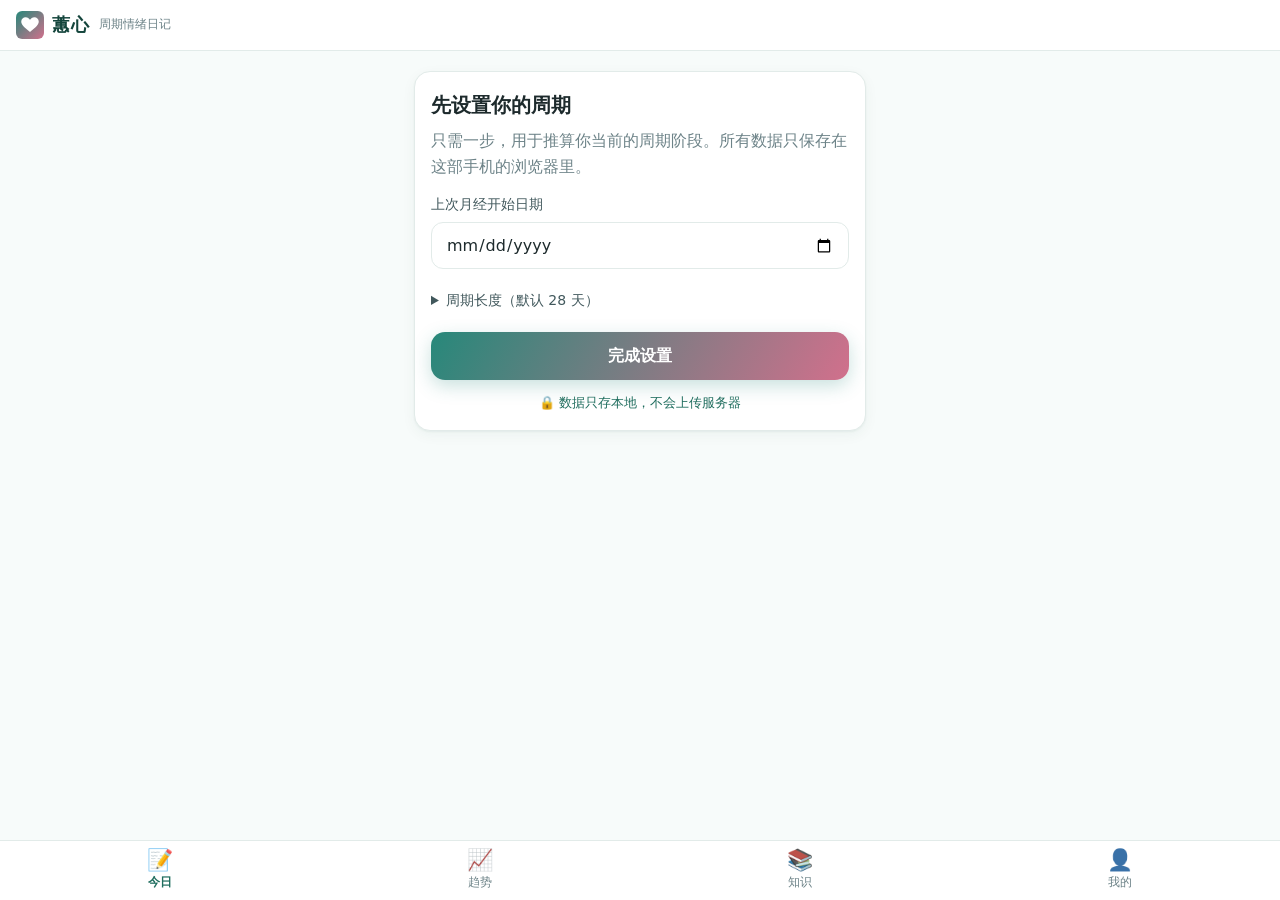
==== mvp/index.html @ a78c8bf4 "feat: add mobile-first PWA MVP (cycle mood diary) under mvp/" ====
<!DOCTYPE html>
<html lang="zh-CN">
<head>
<meta charset="UTF-8">
<meta name="viewport" content="width=device-width, initial-scale=1, viewport-fit=cover">
<meta name="theme-color" content="#27887a">
<meta name="apple-mobile-web-app-capable" content="yes">
<meta name="mobile-web-app-capable" content="yes">
<meta name="apple-mobile-web-app-status-bar-style" content="default">
<meta name="apple-mobile-web-app-title" content="蕙心">
<title>蕙心 · 周期情绪日记</title>
<link rel="manifest" href="manifest.webmanifest">
<link rel="icon" href="icons/icon.svg" type="image/svg+xml">
<link rel="apple-touch-icon" href="icons/apple-touch-icon-180.png">
<link rel="stylesheet" href="css/style.css">
</head>
<body>

<header class="app-header">
  <div class="brand">
    <img src="icons/icon.svg" alt="" class="brand-mark" width="28" height="28">
    <b>蕙心</b>
    <span class="brand-sub">周期情绪日记</span>
  </div>
</header>

<main class="views">

  <!-- ============ 今日 ============ -->
  <section class="view" id="view-today" data-view="today">

    <!-- 首次设置 -->
    <div class="card" id="onboard" hidden>
      <h2>先设置你的周期</h2>
      <p class="muted">只需一步，用于推算你当前的周期阶段。所有数据只保存在这部手机的浏览器里。</p>
      <label class="field">
        <span>上次月经开始日期</span>
        <input type="date" id="onboardDate" inputmode="none">
      </label>
      <details class="adv">
        <summary>周期长度（默认 28 天）</summary>
        <input type="number" id="onboardLen" value="28" min="21" max="40" inputmode="numeric">
      </details>
      <button class="btn-primary submit-bar-btn" id="onboardSave">完成设置</button>
      <p class="privacy-note">🔒 数据只存本地，不会上传服务器</p>
    </div>

    <!-- 今日打卡 -->
    <div id="checkin">
      <div class="cycle-card">
        <div class="cycle-line">
          <span id="todayDate"></span>
          <span class="cycle-day" id="cycleDay"></span>
        </div>
        <div class="cycle-stage" id="cycleStage"></div>
        <div class="cycle-next" id="cycleNext"></div>
      </div>

      <form id="checkinForm">
        <div class="card">
          <h3>今天情绪如何？<span class="req">可多选</span></h3>
          <div class="chips" id="moodChips">
            <button type="button" class="chip" data-v="焦虑">😣 焦虑</button>
            <button type="button" class="chip" data-v="低落">😔 低落</button>
            <button type="button" class="chip" data-v="烦躁">😤 烦躁</button>
            <button type="button" class="chip" data-v="疲惫">😪 疲惫</button>
            <button type="button" class="chip" data-v="平静">😌 平静</button>
            <button type="button" class="chip" data-v="开心">😊 开心</button>
          </div>
        </div>

        <div class="card">
          <h3>身体感受 <span class="req">可多选</span></h3>
          <div class="chips" id="bodyChips">
            <button type="button" class="chip" data-v="腹痛">腹痛</button>
            <button type="button" class="chip" data-v="腰酸">腰酸</button>
            <button type="button" class="chip" data-v="头痛">头痛</button>
            <button type="button" class="chip" data-v="疲劳">疲劳</button>
            <button type="button" class="chip" data-v="失眠">失眠</button>
            <button type="button" class="chip" data-v="乳房胀痛">乳房胀痛</button>
            <button type="button" class="chip" data-v="食欲变化">食欲变化</button>
            <button type="button" class="chip" data-v="无不适">无不适</button>
          </div>
        </div>

        <div class="card">
          <details id="noteWrap">
            <summary>写一句话（可选）</summary>
            <textarea id="noteInput" rows="3" maxlength="200" placeholder="今天发生了什么？"></textarea>
          </details>
        </div>

        <div class="submit-space"></div>
        <div class="submit-bar">
          <button type="submit" class="btn-primary" id="checkinSubmit">保存今日记录</button>
        </div>
      </form>
    </div>
  </section>

  <!-- ============ 趋势 ============ -->
  <section class="view" id="view-trend" data-view="trend" hidden>
    <h2 class="view-title">最近 7 天</h2>
    <div class="card" id="weekCard">
      <div class="week-grid" id="weekGrid"></div>
      <div class="legend">
        <span><i class="dot c-teal"></i>平静/开心</span>
        <span><i class="dot c-amber"></i>焦虑/烦躁</span>
        <span><i class="dot c-rose"></i>低落/疲惫</span>
        <span><i class="dot c-gray"></i>未记录</span>
      </div>
      <p class="stage-legend muted">色块下方色带：<i class="band band-period"></i>经期 <i class="band band-ovu"></i>排卵 <i class="band band-luteal"></i>黄体/经前 <i class="band band-follic"></i>卵泡</p>
    </div>

    <h2 class="view-title">历史记录 <span class="muted small" id="trendCount"></span></h2>
    <div class="record-list" id="recordList"></div>
  </section>

  <!-- ============ 知识 ============ -->
  <section class="view" id="view-knowledge" data-view="knowledge" hidden>
    <div class="search-bar">
      <input type="search" id="kbSearch" placeholder="搜索：PMS、痛经、失眠…">
    </div>
    <div class="cat-scroll" id="catChips">
      <button type="button" class="chip is-on" data-cat="全部">全部</button>
      <button type="button" class="chip" data-cat="情绪与 PMS">情绪与 PMS</button>
      <button type="button" class="chip" data-cat="痛经与不适">痛经不适</button>
      <button type="button" class="chip" data-cat="就医与检查">就医</button>
      <button type="button" class="chip" data-cat="经期护理">睡眠护理</button>
      <button type="button" class="chip" data-cat="周期基础">周期基础</button>
      <button type="button" class="chip" data-cat="常见误区">误区</button>
      <button type="button" class="chip" data-cat="经期营养">饮食</button>
    </div>
    <div class="kb-list" id="kbList"></div>
  </section>

  <!-- ============ 我的 ============ -->
  <section class="view" id="view-me" data-view="me" hidden>
    <div class="card">
      <h3>周期设置</h3>
      <label class="field">
        <span>上次月经开始日期</span>
        <input type="date" id="setDate" inputmode="none">
      </label>
      <label class="field">
        <span>周期长度（21–40 天）</span>
        <input type="number" id="setLen" min="21" max="40" inputmode="numeric">
      </label>
      <button class="btn-secondary" id="setSave">保存设置</button>
    </div>

    <div class="card">
      <h3>数据管理</h3>
      <p class="muted small">数据只存在本浏览器，清理缓存会丢失，建议定期导出备份。</p>
      <div class="btn-row">
        <button class="btn-secondary" id="exportBtn">导出 JSON</button>
        <button class="btn-secondary" id="importBtn">导入 JSON</button>
      </div>
      <input type="file" id="importFile" accept="application/json,.json" hidden>
      <button class="btn-danger" id="clearBtn">清除全部本地数据</button>
    </div>

    <div class="card disclaimer">
      <h3>免责声明</h3>
      <p class="small">本应用内容仅用于健康科普与自我观察，<b>不构成医疗诊断或治疗建议</b>，不能替代医生面诊。</p>
      <p class="small">如出现大量出血、剧烈腹痛、发热晕厥，或情绪持续低落两周以上、出现自伤念头，请尽快线下就医或拨打心理援助热线：</p>
      <p class="hotline">全国心理援助热线 <b>12356</b><br>北京心理危机研究与干预中心 <b>010-82951332</b></p>
    </div>
    <p class="version muted small">蕙心 MVP v0.1 · 本地优先</p>
  </section>

</main>

<!-- 底部导航 -->
<nav class="tabbar">
  <a class="tab is-active" href="#today" data-tab="today">
    <span class="tab-ico">📝</span><span>今日</span>
  </a>
  <a class="tab" href="#trend" data-tab="trend">
    <span class="tab-ico">📈</span><span>趋势</span>
  </a>
  <a class="tab" href="#knowledge" data-tab="knowledge">
    <span class="tab-ico">📚</span><span>知识</span>
  </a>
  <a class="tab" href="#me" data-tab="me">
    <span class="tab-ico">👤</span><span>我的</span>
  </a>
</nav>

<!-- 知识详情底部弹层 -->
<div class="sheet-mask" id="kbSheetMask" hidden>
  <div class="sheet" role="dialog" aria-modal="true">
    <div class="sheet-handle"></div>
    <div class="sheet-body" id="kbSheetBody"></div>
  </div>
</div>

<!-- 打卡反馈弹层 -->
<div class="sheet-mask" id="feedbackMask" hidden>
  <div class="sheet sheet-sm" role="dialog" aria-modal="true">
    <div class="sheet-body" id="feedbackBody"></div>
  </div>
</div>

<!-- toast -->
<div class="toast" id="toast" hidden></div>

<script src="js/cycle.js"></script>
<script src="js/app.js"></script>
</body>
</html>
---- mvp/css/style.css ----
/* ============================================================
   蕙心 MVP · 移动端优先样式（320–430px 单列）
   ============================================================ */
:root{
  --teal-900:#14453c; --teal-700:#1f6d5e; --teal-600:#27887a;
  --teal-500:#37a08d; --teal-300:#8fd6c6; --teal-100:#e2f5f0;
  --rose-700:#b8526f; --rose-600:#d1708c; --rose-400:#e58ba6;
  --rose-200:#f7d3dd; --rose-50:#fdf3f6;
  --amber:#d99a2b; --amber-100:#fdf2dc;
  --luteal:#b39ddb; --follic:#a5d6a7;
  --ink:#1d2a2c; --ink-2:#41585c; --muted:#6d8388;
  --line:#e2ebe9; --bg:#f7fbfa; --card:#fff;
  --r:16px;
  --tabbar-h:60px;
  --sans:"PingFang SC","Hiragino Sans GB","Microsoft YaHei UI","Microsoft YaHei",system-ui,-apple-system,sans-serif;
}
*,*::before,*::after{box-sizing:border-box}
html{-webkit-text-size-adjust:100%}
body{
  margin:0; font-family:var(--sans); color:var(--ink); background:var(--bg);
  line-height:1.65; font-size:16px; /* ≥16px 防 iOS 输入缩放 */
  -webkit-font-smoothing:antialiased;
  min-height:100vh; min-height:100dvh;
  padding-bottom:calc(var(--tabbar-h) + env(safe-area-inset-bottom));
}
h1,h2,h3{margin:0 0 .5em; line-height:1.3}
h2{font-size:20px} h3{font-size:17px}
p{margin:0 0 .8em}
button{font-family:inherit; font-size:16px; cursor:pointer; -webkit-tap-highlight-color:transparent}
input,select,textarea{font-family:inherit; font-size:16px; color:var(--ink)}
img{max-width:100%; display:block}

/* ---------- 顶部 ---------- */
.app-header{
  position:sticky; top:0; z-index:30;
  background:rgba(255,255,255,.92); backdrop-filter:blur(10px);
  border-bottom:1px solid var(--line);
  padding:calc(10px + env(safe-area-inset-top)) 16px 10px;
}
.brand{display:flex; align-items:center; gap:8px}
.brand-mark{flex:0 0 28px}
.brand b{font-size:18px; letter-spacing:.08em; color:var(--teal-900)}
.brand-sub{font-size:12px; color:var(--muted)}

/* ---------- 视图容器 ---------- */
.views{max-width:480px; margin:0 auto; padding:14px 14px 20px}
.view[hidden]{display:none}
.view-title{margin:18px 2px 10px; font-size:18px}
.view-title .small{font-weight:400}
.muted{color:var(--muted)}
.small{font-size:13px}

.card{
  background:var(--card); border-radius:var(--r); padding:16px;
  box-shadow:0 1px 2px rgba(20,69,60,.05),0 4px 14px rgba(20,69,60,.05);
  margin-bottom:12px; border:1px solid var(--line);
}
.req{font-size:12px; color:var(--muted); font-weight:400}

/* ---------- 首次设置 ---------- */
#onboard h2{margin-top:4px}
.field{display:block; margin-bottom:14px}
.field span{display:block; font-size:14px; color:var(--ink-2); margin-bottom:6px}
.field input, .adv input, #noteInput, #kbSearch{
  width:100%; padding:12px 14px; border:1px solid var(--line);
  border-radius:12px; background:#fff; min-height:44px;
}
.field input:focus,textarea:focus,#kbSearch:focus{outline:none; border-color:var(--teal-500); box-shadow:0 0 0 3px rgba(55,160,141,.13)}
.adv{margin-bottom:14px; font-size:14px; color:var(--ink-2)}
.adv summary{padding:6px 0}
.adv input{margin-top:8px}
.privacy-note{text-align:center; font-size:13px; color:var(--teal-700); margin:12px 0 0}

/* ---------- 按钮 ---------- */
.btn-primary,.btn-secondary,.btn-danger{
  display:block; width:100%; min-height:48px; border-radius:14px;
  border:0; font-size:16px; font-weight:600; padding:12px 16px;
}
.btn-primary{
  background:linear-gradient(120deg,var(--teal-600),var(--rose-600));
  color:#fff; box-shadow:0 6px 18px rgba(39,136,122,.25);
}
.btn-primary:active{filter:brightness(.95)}
.btn-secondary{background:#fff; border:1px solid var(--teal-300); color:var(--teal-700); margin-bottom:10px}
.btn-secondary:active{background:var(--teal-100)}
.btn-danger{background:#fff; border:1px solid #e6b3ad; color:#b04337}
.btn-danger:active{background:#fdeceb}
.btn-row{display:flex; gap:10px}
.btn-row .btn-secondary{flex:1}

/* ---------- 今日周期卡 ---------- */
.cycle-card{
  border-radius:var(--r); padding:18px 18px 16px; margin-bottom:12px;
  background:linear-gradient(135deg,var(--teal-100),var(--rose-50));
  border:1px solid var(--line);
}
.cycle-line{display:flex; justify-content:space-between; align-items:baseline; font-size:14px; color:var(--ink-2)}
.cycle-day{font-weight:600; color:var(--teal-700)}
.cycle-stage{font-size:22px; font-weight:700; color:var(--teal-900); margin:6px 0 2px}
.cycle-next{font-size:13px; color:var(--muted)}

/* ---------- chips ---------- */
.chips{display:flex; flex-wrap:wrap; gap:8px}
.chip{
  min-height:44px; padding:9px 15px; border-radius:999px;
  border:1.5px solid var(--line); background:#fff; color:var(--ink-2);
  font-size:15px; line-height:1.2;
}
.chip:active{transform:scale(.97)}
.chip.is-on{border-color:var(--teal-600); background:var(--teal-100); color:var(--teal-900); font-weight:600}
#noteWrap summary{font-size:15px; color:var(--teal-700); padding:4px 0}
#noteInput{margin-top:10px; resize:vertical}

/* ---------- 吸底提交 ---------- */
.submit-space{height:12px}
.submit-bar{
  position:fixed; left:0; right:0; bottom:calc(var(--tabbar-h) + env(safe-area-inset-bottom));
  z-index:25; padding:10px 14px;
  background:linear-gradient(180deg,rgba(247,251,250,0),var(--bg) 30%);
}
.submit-bar .btn-primary{max-width:480px; margin:0 auto}

/* ---------- 底部导航 ---------- */
.tabbar{
  position:fixed; left:0; right:0; bottom:0; z-index:30;
  height:calc(var(--tabbar-h) + env(safe-area-inset-bottom));
  padding-bottom:env(safe-area-inset-bottom);
  display:flex; background:rgba(255,255,255,.96);
  border-top:1px solid var(--line); backdrop-filter:blur(10px);
}
.tab{
  flex:1; display:flex; flex-direction:column; align-items:center; justify-content:center;
  gap:2px; min-height:var(--tabbar-h); color:var(--muted); font-size:12px; text-decoration:none;
}
.tab-ico{font-size:21px; line-height:1; filter:grayscale(.4)}
.tab.is-active{color:var(--teal-700); font-weight:600}
.tab.is-active .tab-ico{filter:none}

/* ---------- 趋势 ---------- */
.week-grid{
  display:grid; grid-template-columns:repeat(7,1fr); gap:6px; margin-bottom:14px;
}
.week-cell{display:flex; flex-direction:column; align-items:center; gap:4px}
.week-dow{font-size:11px; color:var(--muted)}
.week-num{font-size:11px; color:var(--ink-2)}
.week-dot{
  width:100%; aspect-ratio:1; border-radius:12px; border:1.5px solid var(--line);
  background:#eef2f1; display:flex; align-items:center; justify-content:center;
  font-size:15px;
}
.week-dot.c-teal{background:#bfe8de; border-color:var(--teal-300)}
.week-dot.c-amber{background:var(--amber-100); border-color:#ecd093}
.week-dot.c-rose{background:var(--rose-200); border-color:var(--rose-400)}
.week-band{width:80%; height:5px; border-radius:3px; background:#eef2f1}
.week-band.band-period{background:var(--rose-600)}
.week-band.band-ovu{background:var(--teal-500)}
.week-band.band-luteal{background:var(--luteal)}
.week-band.band-follic{background:var(--follic)}
.legend{display:flex; flex-wrap:wrap; gap:10px 14px; font-size:12px; color:var(--ink-2)}
.dot{display:inline-block; width:10px; height:10px; border-radius:50%; margin-right:4px; vertical-align:-1px}
.dot.c-teal{background:#bfe8de} .dot.c-amber{background:#ecd093}
.dot.c-rose{background:var(--rose-200)} .dot.c-gray{background:#eef2f1}
.stage-legend{margin:10px 0 0; font-size:12px}
.band{display:inline-block; width:18px; height:8px; border-radius:3px; margin:0 3px 0 8px; vertical-align:0}
.band-period{background:var(--rose-600)} .band-ovu{background:var(--teal-500)}
.band-luteal{background:var(--luteal)} .band-follic{background:var(--follic)}

.record-item{
  background:var(--card); border:1px solid var(--line); border-radius:14px;
  padding:13px 15px; margin-bottom:9px;
}
.record-head{display:flex; justify-content:space-between; align-items:baseline; font-size:13px; color:var(--muted); margin-bottom:4px}
.record-stage{font-weight:600; color:var(--teal-700)}
.record-tags{display:flex; flex-wrap:wrap; gap:6px; margin:6px 0}
.record-tags .t{font-size:12.5px; padding:3px 10px; border-radius:999px; background:var(--teal-100); color:var(--teal-900)}
.record-tags .t.mood-neg{background:var(--rose-50); color:var(--rose-700)}
.record-note{font-size:14px; color:var(--ink-2); margin:4px 0 0}
.empty{text-align:center; color:var(--muted); font-size:14px; padding:26px 10px}

/* ---------- 知识 ---------- */
.search-bar{margin-bottom:10px}
.cat-scroll{
  display:flex; gap:8px; overflow-x:auto; padding:2px 2px 10px;
  margin:0 -14px 8px; padding-left:14px; padding-right:14px;
  scrollbar-width:none; -webkit-overflow-scrolling:touch;
}
.cat-scroll::-webkit-scrollbar{display:none}
.cat-scroll .chip{flex:0 0 auto; min-height:40px; padding:7px 14px; font-size:14px}
.kb-item{
  background:var(--card); border:1px solid var(--line); border-radius:14px;
  padding:14px 15px; margin-bottom:10px; width:100%; text-align:left;
}
.kb-item:active{background:var(--teal-100)}
.kb-cat{font-size:12px; color:var(--rose-700); margin-bottom:3px}
.kb-title{font-size:16px; font-weight:600; color:var(--ink); margin-bottom:3px}
.kb-sum{font-size:13.5px; color:var(--muted); margin:0}

/* ---------- 底部弹层 ---------- */
.sheet-mask{
  position:fixed; inset:0; z-index:50; background:rgba(20,40,38,.42);
  display:flex; align-items:flex-end; justify-content:center;
}
.sheet-mask[hidden]{display:none}
.sheet{
  width:100%; max-width:480px; max-height:84vh; background:#fff;
  border-radius:22px 22px 0 0; display:flex; flex-direction:column;
  padding-bottom:env(safe-area-inset-bottom);
  animation:sheetUp .22s ease;
}
.sheet-sm{max-height:70vh}
@keyframes sheetUp{from{transform:translateY(100%)}to{transform:translateY(0)}}
.sheet-handle{width:40px; height:4px; border-radius:2px; background:#d6e0de; margin:10px auto 4px; flex:0 0 auto}
.sheet-body{padding:10px 20px 24px; overflow-y:auto; -webkit-overflow-scrolling:touch}
.kb-detail-cat{font-size:12px; color:var(--rose-700)}
.kb-detail-title{font-size:19px; margin:4px 0 10px}
.kb-detail-body p{font-size:15px}
.kb-detail-body h{display:block; font-weight:700; font-size:15.5px; margin:14px 0 6px; color:var(--teal-900)}
.kb-detail-body ul{padding-left:1.15em; margin:0 0 .8em}
.kb-detail-body li{font-size:15px; margin-bottom:5px}

/* 反馈弹层 */
.fb-emoji{font-size:40px; text-align:center; margin:4px 0 8px}
.fb-title{text-align:center; font-size:19px; font-weight:700; margin-bottom:8px}
.fb-text{font-size:15px; color:var(--ink-2); background:var(--teal-100); border-radius:12px; padding:13px 15px; margin-bottom:14px}
.fb-sub{font-size:13px; color:var(--muted); margin-bottom:14px}

/* ---------- toast ---------- */
.toast{
  position:fixed; left:50%; bottom:calc(var(--tabbar-h) + 22px + env(safe-area-inset-bottom));
  transform:translateX(-50%); z-index:60;
  background:rgba(20,50,46,.92); color:#fff; font-size:14px;
  padding:10px 18px; border-radius:999px; max-width:90vw; text-align:center;
}
.toast[hidden]{display:none}

/* ---------- 我的 ---------- */
.hotline{
  background:var(--rose-50); border:1px solid var(--rose-200);
  border-radius:12px; padding:11px 14px; font-size:15px; color:var(--rose-700); line-height:1.9;
}
.disclaimer h3{color:var(--ink)}
.version{text-align:center; margin:18px 0 8px}

/* 宽屏（桌面预览时居中限宽） */
@media (min-width:520px){
  .views{padding-top:20px}
}
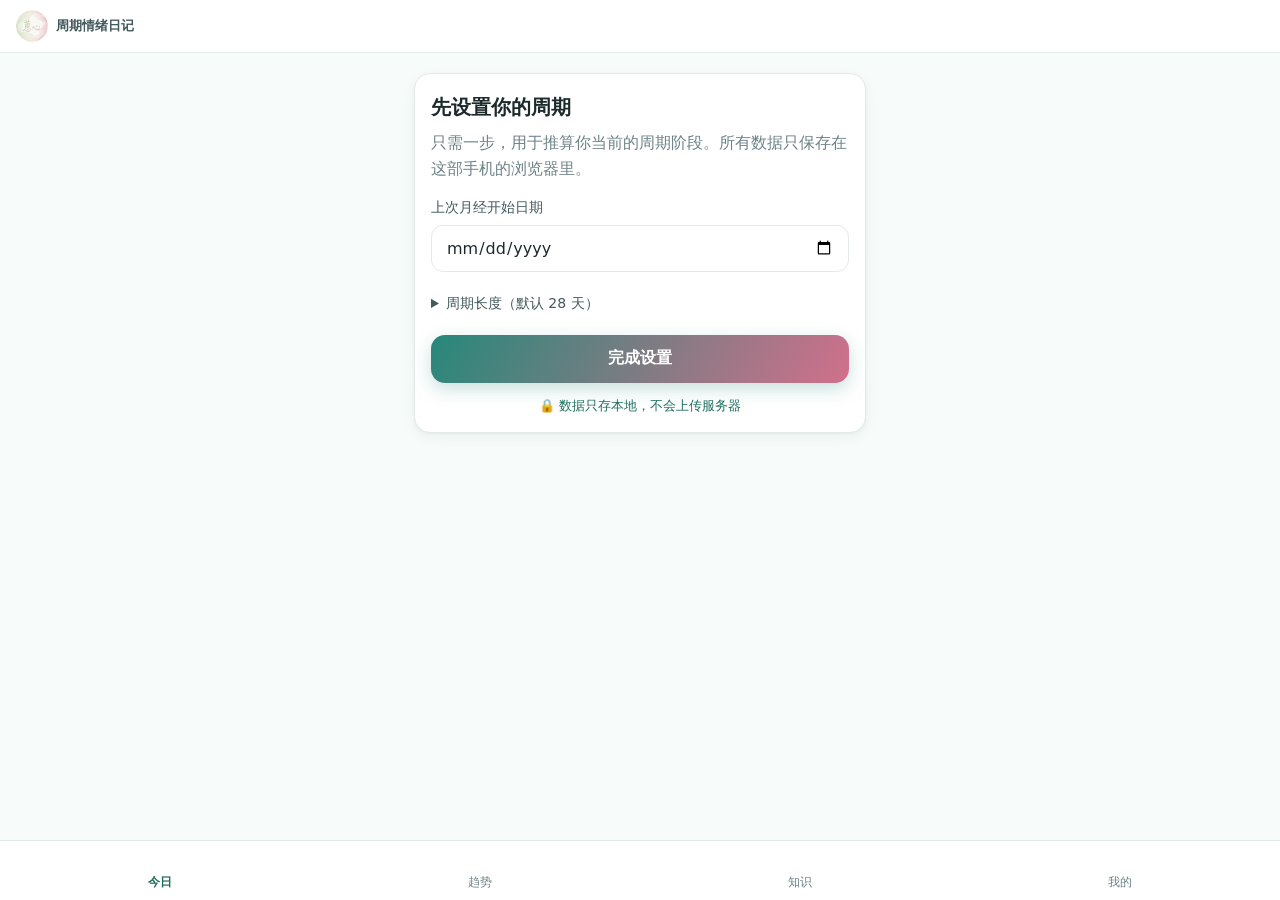
==== commit 2030642a: "style(mvp): replace header logo with circular huixin mark, hide tabbar icons keeping layout" ====
--- a/mvp/index.html
+++ b/mvp/index.html
@@ -16,10 +16,21 @@
 </head>
 <body>
 
+<!-- 微信内引导：右上角 → 浏览器打开 -->
+<div id="wxGuide" hidden>
+  <div class="wx-mask">
+    <div class="wx-box">
+      <div class="wx-arrow">↗</div>
+      <p><b>微信内无法「添加到主屏幕」</b></p>
+      <p>请点击右上角「…」<br>选择「在浏览器中打开」</p>
+      <button class="btn-secondary" id="wxDismiss">我知道了</button>
+    </div>
+  </div>
+</div>
+
 <header class="app-header">
   <div class="brand">
-    <img src="icons/icon.svg" alt="" class="brand-mark" width="28" height="28">
-    <b>蕙心</b>
+    <img src="icons/logo.png" alt="蕙心" class="brand-mark" width="32" height="32">
     <span class="brand-sub">周期情绪日记</span>
   </div>
 </header>
@@ -66,6 +77,11 @@
             <button type="button" class="chip" data-v="疲惫">😪 疲惫</button>
             <button type="button" class="chip" data-v="平静">😌 平静</button>
             <button type="button" class="chip" data-v="开心">😊 开心</button>
+            <button type="button" class="chip chip-add" data-kind="mood">＋ 自定义</button>
+          </div>
+          <div class="custom-row" id="moodCustomRow" hidden>
+            <input type="text" id="moodCustomInput" maxlength="6" placeholder="输入情绪，如：委屈、感动">
+            <button type="button" class="btn-secondary btn-mini" id="moodCustomAdd">添加</button>
           </div>
         </div>
 
@@ -80,6 +96,11 @@
             <button type="button" class="chip" data-v="乳房胀痛">乳房胀痛</button>
             <button type="button" class="chip" data-v="食欲变化">食欲变化</button>
             <button type="button" class="chip" data-v="无不适">无不适</button>
+            <button type="button" class="chip chip-add" data-kind="body">＋ 自定义</button>
+          </div>
+          <div class="custom-row" id="bodyCustomRow" hidden>
+            <input type="text" id="bodyCustomInput" maxlength="6" placeholder="输入感受，如：头晕、恶心">
+            <button type="button" class="btn-secondary btn-mini" id="bodyCustomAdd">添加</button>
           </div>
         </div>
 
--- a/mvp/css/style.css
+++ b/mvp/css/style.css
@@ -5,7 +5,7 @@
   --teal-900:#14453c; --teal-700:#1f6d5e; --teal-600:#27887a;
   --teal-500:#37a08d; --teal-300:#8fd6c6; --teal-100:#e2f5f0;
   --rose-700:#b8526f; --rose-600:#d1708c; --rose-400:#e58ba6;
-  --rose-200:#f7d3dd; --rose-50:#fdf3f6;
+  --rose-300:#f0a9bd; --rose-200:#f7d3dd; --rose-50:#fdf3f6;
   --amber:#d99a2b; --amber-100:#fdf2dc;
   --luteal:#b39ddb; --follic:#a5d6a7;
   --ink:#1d2a2c; --ink-2:#41585c; --muted:#6d8388;
@@ -38,9 +38,11 @@
   padding:calc(10px + env(safe-area-inset-top)) 16px 10px;
 }
 .brand{display:flex; align-items:center; gap:8px}
-.brand-mark{flex:0 0 28px}
-.brand b{font-size:18px; letter-spacing:.08em; color:var(--teal-900)}
-.brand-sub{font-size:12px; color:var(--muted)}
+.brand-mark{
+  flex:0 0 32px; width:32px; height:32px; border-radius:50%;
+  object-fit:cover; display:block;
+}
+.brand-sub{font-size:13px; color:var(--ink-2); font-weight:600; align-self:center}
 
 /* ---------- 视图容器 ---------- */
 .views{max-width:480px; margin:0 auto; padding:14px 14px 20px}
@@ -132,7 +134,10 @@
   flex:1; display:flex; flex-direction:column; align-items:center; justify-content:center;
   gap:2px; min-height:var(--tabbar-h); color:var(--muted); font-size:12px; text-decoration:none;
 }
-.tab-ico{font-size:21px; line-height:1; filter:grayscale(.4)}
+.tab-ico{
+  font-size:21px; line-height:1; filter:grayscale(.4);
+  visibility:hidden; /* 图标占位保留、视觉隐藏，文字与点击区域不变 */
+}
 .tab.is-active{color:var(--teal-700); font-weight:600}
 .tab.is-active .tab-ico{filter:none}
 
@@ -151,6 +156,11 @@
 .week-dot.c-teal{background:#bfe8de; border-color:var(--teal-300)}
 .week-dot.c-amber{background:var(--amber-100); border-color:#ecd093}
 .week-dot.c-rose{background:var(--rose-200); border-color:var(--rose-400)}
+.week-dot.c-mix{
+  background:linear-gradient(135deg, var(--teal-300), var(--rose-300));
+  border-color:var(--teal-300); color:#fff; text-shadow:0 1px 2px rgba(0,0,0,.15)
+}
+.dot.c-mix{background:linear-gradient(135deg, var(--teal-300), var(--rose-300))}
 .week-band{width:80%; height:5px; border-radius:3px; background:#eef2f1}
 .week-band.band-period{background:var(--rose-600)}
 .week-band.band-ovu{background:var(--teal-500)}
@@ -175,6 +185,9 @@
 .record-tags .t{font-size:12.5px; padding:3px 10px; border-radius:999px; background:var(--teal-100); color:var(--teal-900)}
 .record-tags .t.mood-neg{background:var(--rose-50); color:var(--rose-700)}
 .record-note{font-size:14px; color:var(--ink-2); margin:4px 0 0}
+.record-item{width:100%; text-align:left; cursor:pointer}
+.record-item:active{background:var(--teal-100)}
+.record-more{font-size:12px; color:var(--muted); margin-top:6px; text-align:right}
 .empty{text-align:center; color:var(--muted); font-size:14px; padding:26px 10px}
 
 /* ---------- 知识 ---------- */
@@ -233,6 +246,30 @@
 }
 .toast[hidden]{display:none}
 
+/* ---------- 自定义标签 ---------- */
+.custom-row{display:flex; gap:8px; margin-top:10px}
+.custom-row[hidden]{display:none}
+.custom-row input{
+  flex:1; min-width:0; min-height:44px; padding:0 14px; font-size:16px;
+  border:1.5px solid var(--line); border-radius:12px; background:#fff; color:var(--ink)
+}
+.custom-row input:focus{outline:none; border-color:var(--teal-500)}
+.btn-mini{min-height:44px; padding:0 18px; font-size:14px; flex:0 0 auto}
+.chip-add{border-style:dashed; color:var(--muted)}
+
+/* ---------- 微信内引导 ---------- */
+.wx-mask{
+  position:fixed; inset:0; z-index:70; background:rgba(20,40,38,.55);
+  display:flex; align-items:flex-start; justify-content:center; padding:70px 24px 0;
+}
+.wx-box{
+  background:#fff; border-radius:16px; padding:18px 22px 20px;
+  max-width:300px; text-align:center; position:relative;
+  box-shadow:0 8px 30px rgba(0,0,0,.18);
+}
+.wx-box p{font-size:15px; margin:6px 0 14px; line-height:1.6}
+.wx-box .wx-arrow{position:absolute; top:-46px; right:16px; font-size:34px; color:#fff}
+
 /* ---------- 我的 ---------- */
 .hotline{
   background:var(--rose-50); border:1px solid var(--rose-200);
